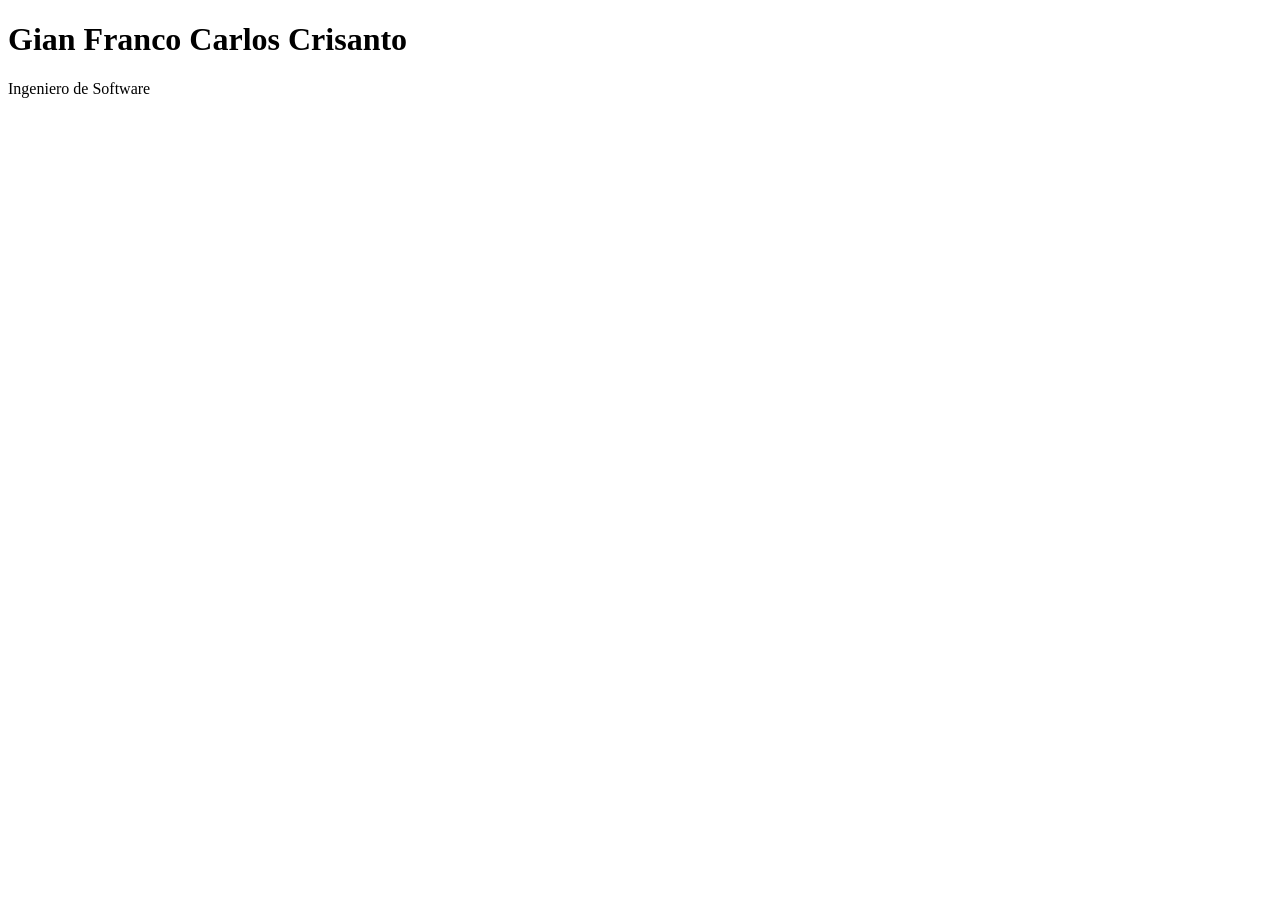
==== index.html @ b30ee22d "cambios y modifiacion de css" ====
<!DOCTYPE html>
<html lang="es">

<head>
    <meta charset="UTF-8">
    <meta name="viewport" content="width=device-width, initial-scale=1.0">
    <title>Gian Franco Carlos Crisanto</title>
    <meta name="description" content="Sitio web personal de Gian Franco Carlos Crisanto.">
</head>

<body>
<h1>Gian Franco Carlos Crisanto</h1>
<p>Ingeniero de Software</p>
</body>

</html>
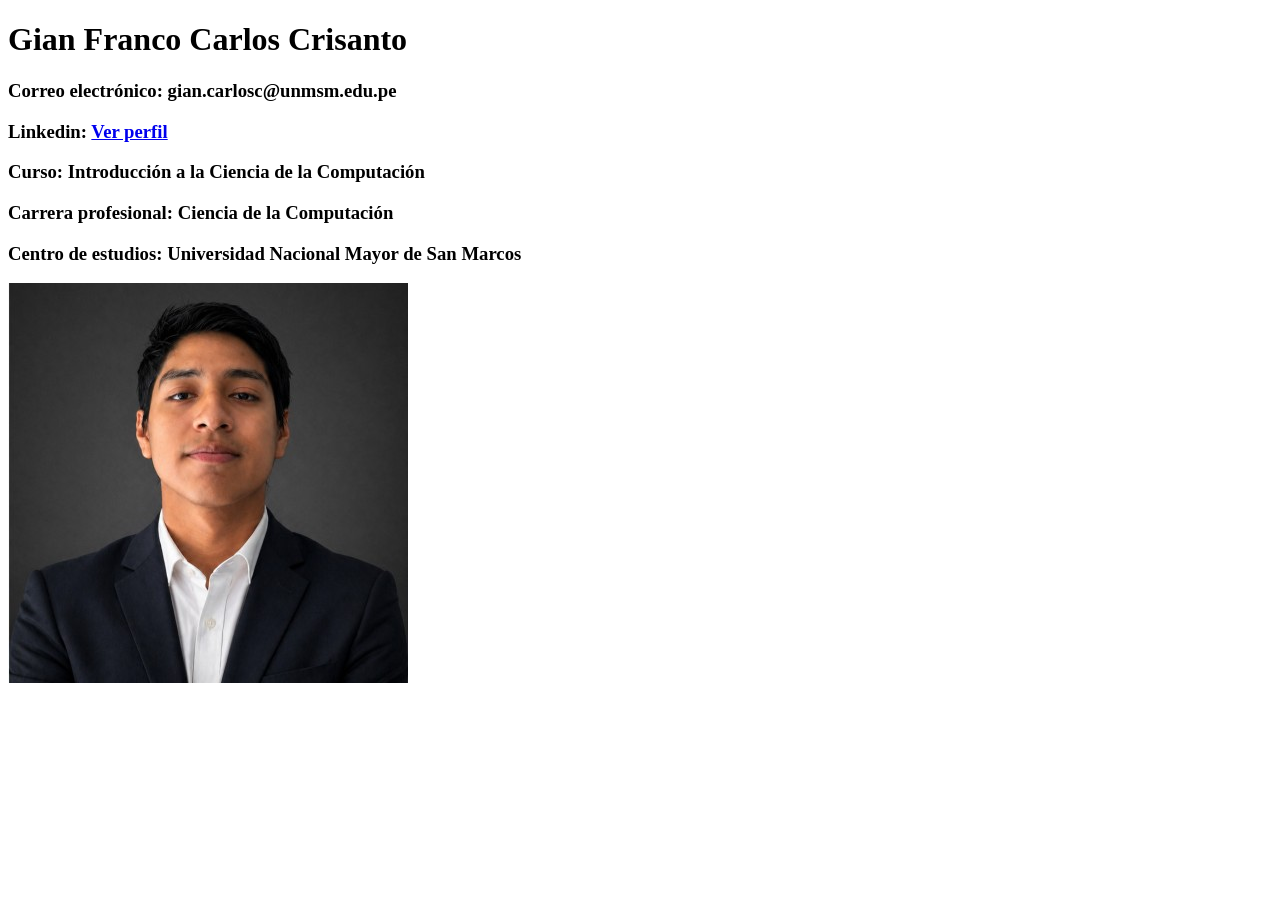
==== commit 213df65a: "mi progreso" ====
--- a/index.html
+++ b/index.html
@@ -9,8 +9,14 @@
 </head>
 
 <body>
-<h1>Gian Franco Carlos Crisanto</h1>
-<p>Ingeniero de Software</p>
+    <h1>Gian Franco Carlos Crisanto</h1>
+    <h3>Correo electrónico: gian.carlosc@unmsm.edu.pe</h3>
+    <h3>Linkedin: <a href="https://www.linkedin.com/in/gian-franco-carlos-crisanto-004124406/" target="_blank">Ver
+            perfil</a></h3>
+    <h3>Curso: Introducción a la Ciencia de la Computación</h3>
+    <h3>Carrera profesional: Ciencia de la Computación</h3>
+    <h3>Centro de estudios: Universidad Nacional Mayor de San Marcos</h3>
+    <img src="Linkedin.jpg" alt="Foto de Perfil">
 </body>
 
 </html>
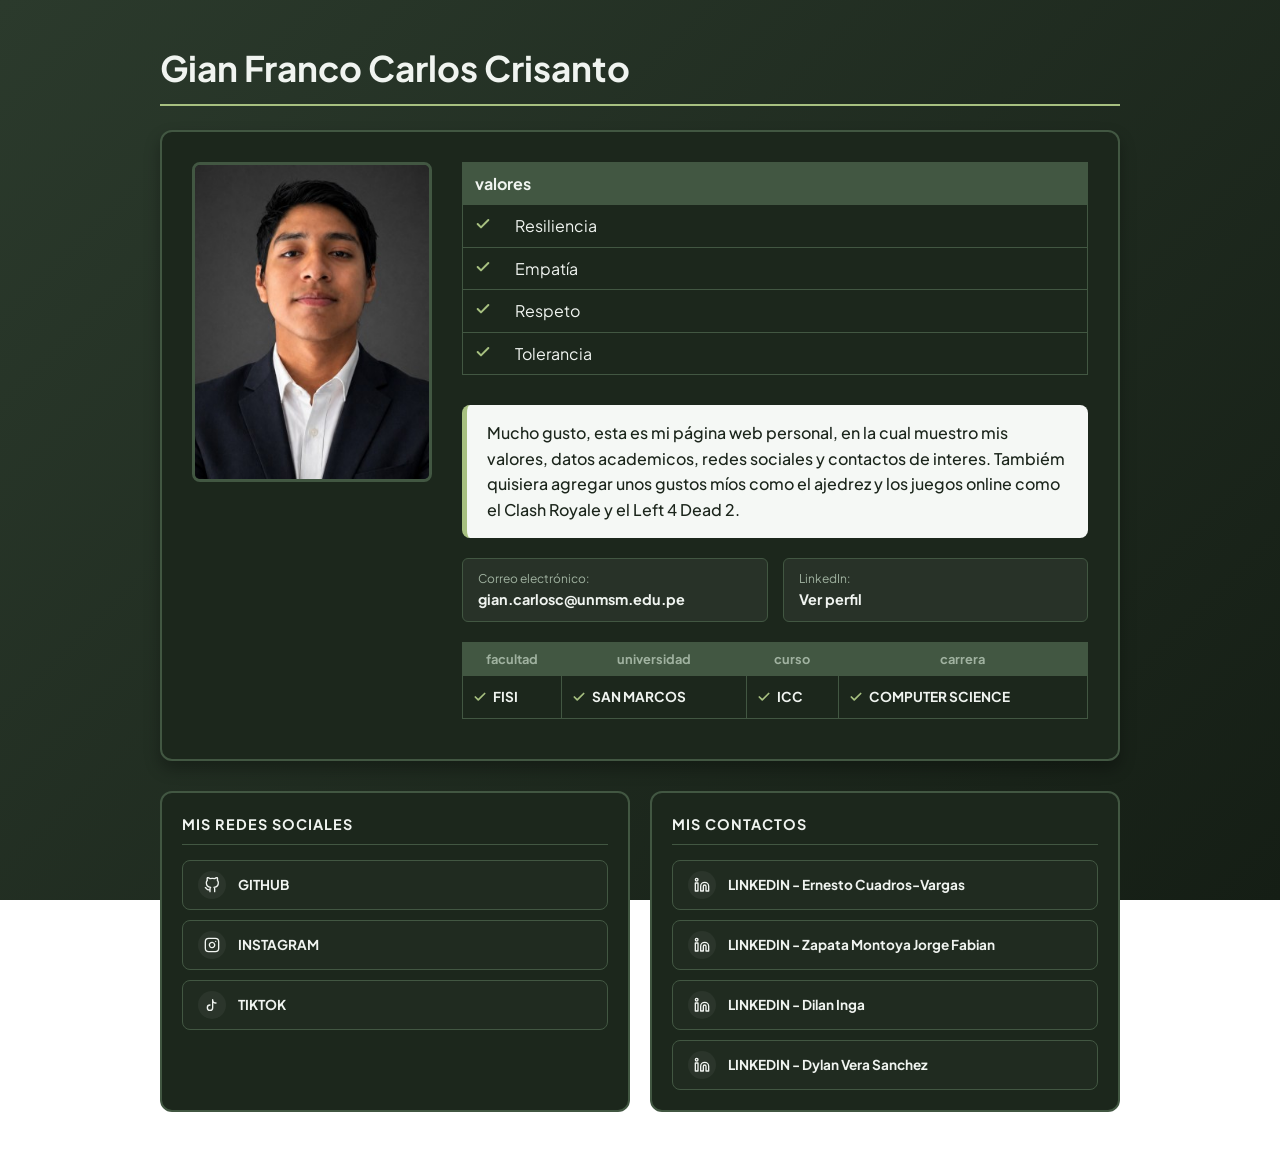
==== commit c1f96694: "Trabajo Final" ====
--- a/index.html
+++ b/index.html
@@ -4,19 +4,228 @@
 <head>
     <meta charset="UTF-8">
     <meta name="viewport" content="width=device-width, initial-scale=1.0">
-    <title>Gian Franco Carlos Crisanto</title>
-    <meta name="description" content="Sitio web personal de Gian Franco Carlos Crisanto.">
+    <title>Gian Franco Carlos Crisanto - Portafolio</title>
+    <meta name="description" content="Sitio web personal y portafolio de Gian Franco Carlos Crisanto, estudiante de Ciencia de la Computación en la UNMSM.">
+    
+    <!-- Google Fonts: Plus Jakarta Sans -->
+    <link rel="preconnect" href="https://fonts.googleapis.com">
+    <link rel="preconnect" href="https://fonts.gstatic.com" crossorigin>
+    <link href="https://fonts.googleapis.com/css2?family=Plus+Jakarta+Sans:wght@300;400;500;600;700;800&display=swap" rel="stylesheet">
+    
+    <link rel="stylesheet" href="style.css">
 </head>
 
 <body>
-    <h1>Gian Franco Carlos Crisanto</h1>
-    <h3>Correo electrónico: gian.carlosc@unmsm.edu.pe</h3>
-    <h3>Linkedin: <a href="https://www.linkedin.com/in/gian-franco-carlos-crisanto-004124406/" target="_blank">Ver
-            perfil</a></h3>
-    <h3>Curso: Introducción a la Ciencia de la Computación</h3>
-    <h3>Carrera profesional: Ciencia de la Computación</h3>
-    <h3>Centro de estudios: Universidad Nacional Mayor de San Marcos</h3>
-    <img src="Linkedin.jpg" alt="Foto de Perfil">
+    <main class="content-wrapper">
+        <!-- Título Principal -->
+        <h1 class="main-title">Gian Franco Carlos Crisanto</h1>
+
+        <!-- Contenedor Principal (Perfil) -->
+        <section class="profile-card">
+            <!-- Columna Izquierda: Foto de Perfil -->
+            <div class="profile-pic-container">
+                <img src="Linkedin.jpg" alt="Foto de perfil de Gian Franco Carlos Crisanto" class="profile-pic">
+            </div>
+
+            <!-- Columna Derecha: Información Principal -->
+            <div class="profile-details">
+                <!-- Tabla de Valores -->
+                <div class="table-container">
+                    <table class="aptitudes-table">
+                        <thead>
+                            <tr>
+                                <th colspan="2">valores</th>
+                            </tr>
+                        </thead>
+                        <tbody>
+                            <tr>
+                                <td class="check-col">
+                                    <svg class="icon-check" viewBox="0 0 24 24" fill="none" stroke="currentColor" stroke-width="3" stroke-linecap="round" stroke-linejoin="round">
+                                        <polyline points="20 6 9 17 4 12"></polyline>
+                                    </svg>
+                                </td>
+                                <td>Resiliencia</td>
+                            </tr>
+                            <tr>
+                                <td class="check-col">
+                                    <svg class="icon-check" viewBox="0 0 24 24" fill="none" stroke="currentColor" stroke-width="3" stroke-linecap="round" stroke-linejoin="round">
+                                        <polyline points="20 6 9 17 4 12"></polyline>
+                                    </svg>
+                                </td>
+                                <td>Empatía</td>
+                            </tr>
+                            <tr>
+                                <td class="check-col">
+                                    <svg class="icon-check" viewBox="0 0 24 24" fill="none" stroke="currentColor" stroke-width="3" stroke-linecap="round" stroke-linejoin="round">
+                                        <polyline points="20 6 9 17 4 12"></polyline>
+                                    </svg>
+                                </td>
+                                <td>Respeto</td>
+                            </tr>
+                            <tr>
+                                <td class="check-col">
+                                    <svg class="icon-check" viewBox="0 0 24 24" fill="none" stroke="currentColor" stroke-width="3" stroke-linecap="round" stroke-linejoin="round">
+                                        <polyline points="20 6 9 17 4 12"></polyline>
+                                    </svg>
+                                </td>
+                                <td>Tolerancia</td>
+                            </tr>
+                        </tbody>
+                    </table>
+                </div>
+
+                <!-- Cuadro de Biografía -->
+                <div class="bio-box">
+                    <p>Mucho gusto, esta es mi página web personal, en la cual muestro mis valores, datos academicos, redes sociales y contactos de interes. Tambiém quisiera agregar unos gustos míos como el ajedrez y los juegos online como el Clash Royale y el Left 4 Dead 2.</p>
+                </div>
+
+                <!-- Botones de Contacto Rápido -->
+                <div class="contact-actions">
+                    <a href="mailto:gian.carlosc@unmsm.edu.pe" class="btn-contact btn-email">
+                        <span>Correo electrónico:</span>
+                        <strong>gian.carlosc@unmsm.edu.pe</strong>
+                    </a>
+                    <a href="https://www.linkedin.com/in/gian-franco-carlos-crisanto-004124406/" target="_blank" rel="noopener noreferrer" class="btn-contact btn-linkedin">
+                        <span>LinkedIn:</span>
+                        <strong>Ver perfil</strong>
+                    </a>
+                </div>
+
+                <!-- Tabla de Datos Académicos (Facultad, Universidad, Curso, Carrera) -->
+                <div class="table-container">
+                    <table class="academic-table">
+                        <thead>
+                            <tr>
+                                <th>Facultad</th>
+                                <th>Universidad</th>
+                                <th>Curso</th>
+                                <th>Carrera</th>
+                            </tr>
+                        </thead>
+                        <tbody>
+                            <tr>
+                                <td>
+                                    <span class="check-inline">
+                                        <svg class="icon-check-inline" viewBox="0 0 24 24" fill="none" stroke="currentColor" stroke-width="3" stroke-linecap="round" stroke-linejoin="round">
+                                            <polyline points="20 6 9 17 4 12"></polyline>
+                                        </svg>
+                                        FISI
+                                    </span>
+                                </td>
+                                <td>
+                                    <span class="check-inline">
+                                        <svg class="icon-check-inline" viewBox="0 0 24 24" fill="none" stroke="currentColor" stroke-width="3" stroke-linecap="round" stroke-linejoin="round">
+                                            <polyline points="20 6 9 17 4 12"></polyline>
+                                        </svg>
+                                        SAN MARCOS
+                                    </span>
+                                </td>
+                                <td>
+                                    <span class="check-inline">
+                                        <svg class="icon-check-inline" viewBox="0 0 24 24" fill="none" stroke="currentColor" stroke-width="3" stroke-linecap="round" stroke-linejoin="round">
+                                            <polyline points="20 6 9 17 4 12"></polyline>
+                                        </svg>
+                                        ICC
+                                    </span>
+                                </td>
+                                <td>
+                                    <span class="check-inline">
+                                        <svg class="icon-check-inline" viewBox="0 0 24 24" fill="none" stroke="currentColor" stroke-width="3" stroke-linecap="round" stroke-linejoin="round">
+                                            <polyline points="20 6 9 17 4 12"></polyline>
+                                        </svg>
+                                        COMPUTER SCIENCE
+                                    </span>
+                                </td>
+                            </tr>
+                        </tbody>
+                    </table>
+                </div>
+            </div>
+        </section>
+
+        <!-- Bloques Inferiores (Redes Sociales y Mis Contactos) -->
+        <div class="bottom-grid">
+            <!-- Tarjeta: Mis Redes Sociales -->
+            <section class="bottom-card card-socials">
+                <h2>MIS REDES SOCIALES</h2>
+                <div class="social-links">
+                    <a href="https://github.com/gIAn-carlos100" target="_blank" rel="noopener noreferrer" class="social-link-item link-github">
+                        <span class="social-icon">
+                            <svg viewBox="0 0 24 24" fill="none" stroke="currentColor" stroke-width="2" stroke-linecap="round" stroke-linejoin="round">
+                                <path d="M9 19c-5 1.5-5-2.5-7-3m14 6v-3.87a3.37 3.37 0 0 0-.94-2.61c3.14-.35 6.44-1.54 6.44-7A5.44 5.44 0 0 0 20 4.77 5.07 5.07 0 0 0 19.91 1S18.73.65 16 2.48a13.38 13.38 0 0 0-7 0C6.27.65 5.09 1 5.09 1A5.07 5.07 0 0 0 5 4.77a5.44 5.44 0 0 0-1.5 3.78c0 5.42 3.3 6.61 6.44 7A3.37 3.37 0 0 0 9 18.13V22"></path>
+                            </svg>
+                        </span>
+                        <span class="social-label">GITHUB</span>
+                    </a>
+                    <a href="https://instagram.com" target="_blank" rel="noopener noreferrer" class="social-link-item link-instagram">
+                        <span class="social-icon">
+                            <svg viewBox="0 0 24 24" fill="none" stroke="currentColor" stroke-width="2" stroke-linecap="round" stroke-linejoin="round">
+                                <rect x="2" y="2" width="20" height="20" rx="5" ry="5"></rect>
+                                <path d="M16 11.37A4 4 0 1 1 12.63 8 4 4 0 0 1 16 11.37z"></path>
+                                <line x1="17.5" y1="6.5" x2="17.51" y2="6.5"></line>
+                            </svg>
+                        </span>
+                        <span class="social-label">INSTAGRAM</span>
+                    </a>
+                    <a href="https://tiktok.com" target="_blank" rel="noopener noreferrer" class="social-link-item link-tiktok">
+                        <span class="social-icon">
+                            <svg viewBox="0 0 24 24" fill="none" stroke="currentColor" stroke-width="2" stroke-linecap="round" stroke-linejoin="round">
+                                <path d="M9 12a4 4 0 1 0 4 4V4a5 5 0 0 0 5 5"></path>
+                            </svg>
+                        </span>
+                        <span class="social-label">TIKTOK</span>
+                    </a>
+                </div>
+            </section>
+
+            <!-- Tarjeta: Mis Contactos -->
+            <section class="bottom-card card-trust">
+                <h2>MIS CONTACTOS</h2>
+                <div class="trust-links">
+                    <a href="https://www.linkedin.com/in/ecuadrosv/" target="_blank" rel="noopener noreferrer" class="trust-link-item">
+                        <span class="trust-icon">
+                            <svg viewBox="0 0 24 24" fill="none" stroke="currentColor" stroke-width="2" stroke-linecap="round" stroke-linejoin="round">
+                                <path d="M16 8a6 6 0 0 1 6 6v7h-4v-7a2 2 0 0 0-2-2 2 2 0 0 0-2 2v7h-4v-7a6 6 0 0 1 6-6z"></path>
+                                <rect x="2" y="9" width="4" height="12"></rect>
+                                <circle cx="4" cy="4" r="2"></circle>
+                            </svg>
+                        </span>
+                        <span class="trust-label">LINKEDIN - Ernesto Cuadros-Vargas</span>
+                    </a>
+                    <a href="https://www.linkedin.com" target="_blank" rel="noopener noreferrer" class="trust-link-item">
+                        <span class="trust-icon">
+                            <svg viewBox="0 0 24 24" fill="none" stroke="currentColor" stroke-width="2" stroke-linecap="round" stroke-linejoin="round">
+                                <path d="M16 8a6 6 0 0 1 6 6v7h-4v-7a2 2 0 0 0-2-2 2 2 0 0 0-2 2v7h-4v-7a6 6 0 0 1 6-6z"></path>
+                                <rect x="2" y="9" width="4" height="12"></rect>
+                                <circle cx="4" cy="4" r="2"></circle>
+                            </svg>
+                        </span>
+                        <span class="trust-label">LINKEDIN - Zapata Montoya Jorge Fabian</span>
+                    </a>
+                    <a href="https://www.linkedin.com" target="_blank" rel="noopener noreferrer" class="trust-link-item">
+                        <span class="trust-icon">
+                            <svg viewBox="0 0 24 24" fill="none" stroke="currentColor" stroke-width="2" stroke-linecap="round" stroke-linejoin="round">
+                                <path d="M16 8a6 6 0 0 1 6 6v7h-4v-7a2 2 0 0 0-2-2 2 2 0 0 0-2 2v7h-4v-7a6 6 0 0 1 6-6z"></path>
+                                <rect x="2" y="9" width="4" height="12"></rect>
+                                <circle cx="4" cy="4" r="2"></circle>
+                            </svg>
+                        </span>
+                        <span class="trust-label">LINKEDIN - Dilan Inga</span>
+                    </a>
+                    <a href="https://www.linkedin.com" target="_blank" rel="noopener noreferrer" class="trust-link-item">
+                        <span class="trust-icon">
+                            <svg viewBox="0 0 24 24" fill="none" stroke="currentColor" stroke-width="2" stroke-linecap="round" stroke-linejoin="round">
+                                <path d="M16 8a6 6 0 0 1 6 6v7h-4v-7a2 2 0 0 0-2-2 2 2 0 0 0-2 2v7h-4v-7a6 6 0 0 1 6-6z"></path>
+                                <rect x="2" y="9" width="4" height="12"></rect>
+                                <circle cx="4" cy="4" r="2"></circle>
+                            </svg>
+                        </span>
+                        <span class="trust-label">LINKEDIN - Dylan Vera Sanchez</span>
+                    </a>
+                </div>
+            </section>
+        </div>
+    </main>
 </body>
 
 </html>
--- a/style.css
+++ b/style.css
@@ -0,0 +1,298 @@
+/* ==========================================================================
+   TEMA Y VARIABLES (Verde Musgo / Moss Green)
+   ========================================================================== */
+:root {
+    --bg-color: #2b3a2c;
+    --bg-gradient: linear-gradient(135deg, #2b3a2c 0%, #151e15 100%);
+    --card-bg: #1c271c;
+    --card-border: #425742;
+    --text-color: #f0f4f0;
+    --text-muted: #a0b2a0;
+    --accent-green: #a7c080;
+    --accent-green-bg: rgba(167, 192, 128, 0.1);
+    --accent-blue: #7daea3;
+    --bio-bg: #f5f8f5;
+    --bio-text: #1b251b;
+    --font-family: 'Plus Jakarta Sans', sans-serif;
+}
+
+/* ==========================================================================
+   ESTILOS GENERALES Y RESET
+   ========================================================================== */
+* {
+    box-sizing: border-box;
+    margin: 0;
+    padding: 0;
+}
+
+body {
+    font-family: var(--font-family);
+    background: var(--bg-gradient);
+    background-attachment: fixed;
+    color: var(--text-color);
+    padding: 40px 20px;
+    line-height: 1.6;
+}
+
+a {
+    color: inherit;
+    text-decoration: none;
+}
+
+/* ==========================================================================
+   ESTRUCTURA DE LA PÁGINA
+   ========================================================================== */
+.content-wrapper {
+    max-width: 960px;
+    margin: 0 auto;
+}
+
+.main-title {
+    font-size: 2.2rem;
+    margin-bottom: 24px;
+    color: var(--text-color);
+    text-align: left;
+    border-bottom: 2px solid var(--accent-green);
+    padding-bottom: 8px;
+}
+
+/* ==========================================================================
+   TARJETA DE PERFIL (CONTENEDOR PRINCIPAL)
+   ========================================================================== */
+.profile-card {
+    background: var(--card-bg);
+    border: 2px solid var(--card-border);
+    border-radius: 12px;
+    padding: 30px;
+    display: flex;
+    gap: 30px;
+    margin-bottom: 30px;
+    box-shadow: 0 8px 16px rgba(0, 0, 0, 0.3);
+}
+
+/* Foto de Perfil */
+.profile-pic-container {
+    flex-shrink: 0;
+}
+
+.profile-pic {
+    width: 240px;
+    height: 320px;
+    object-fit: cover;
+    border-radius: 8px;
+    border: 3px solid var(--card-border);
+}
+
+.profile-pic:hover {
+    border-color: var(--accent-green);
+}
+
+/* Detalles del Perfil */
+.profile-details {
+    flex-grow: 1;
+    display: flex;
+    flex-direction: column;
+    gap: 20px;
+}
+
+/* ==========================================================================
+   TABLAS Y BIOGRAFÍA
+   ========================================================================== */
+table {
+    width: 100%;
+    border-collapse: collapse;
+    margin-bottom: 10px;
+}
+
+.aptitudes-table {
+    border: 1px solid var(--card-border);
+}
+
+.aptitudes-table th {
+    background: var(--card-border);
+    color: var(--text-color);
+    padding: 8px 12px;
+    text-transform: lowercase;
+    text-align: left;
+}
+
+.aptitudes-table td {
+    padding: 8px 12px;
+    border-bottom: 1px solid var(--card-border);
+}
+
+.check-col {
+    width: 35px;
+    text-align: center;
+}
+
+.icon-check {
+    width: 16px;
+    height: 16px;
+    color: var(--accent-green);
+}
+
+/* Cuadro de Biografía */
+.bio-box {
+    background: var(--bio-bg);
+    color: var(--bio-text);
+    padding: 15px 20px;
+    border-radius: 8px;
+    border-left: 5px solid var(--accent-green);
+    font-weight: 500;
+}
+
+/* ==========================================================================
+   BOTONES DE CONTACTO
+   ========================================================================== */
+.contact-actions {
+    display: flex;
+    gap: 15px;
+}
+
+.btn-contact {
+    flex: 1;
+    background: rgba(255, 255, 255, 0.05);
+    border: 1px solid var(--card-border);
+    border-radius: 6px;
+    padding: 10px 15px;
+    display: flex;
+    flex-direction: column;
+    transition: all 0.2s ease;
+}
+
+.btn-contact span {
+    font-size: 0.75rem;
+    color: var(--text-muted);
+}
+
+.btn-contact strong {
+    font-size: 0.9rem;
+}
+
+.btn-contact:hover {
+    background: rgba(255, 255, 255, 0.1);
+    border-color: var(--accent-green);
+    transform: translateY(-2px);
+}
+
+/* Tabla Académica */
+.academic-table {
+    border: 1px solid var(--card-border);
+}
+
+.academic-table th {
+    background: var(--card-border);
+    color: var(--text-muted);
+    padding: 6px 10px;
+    font-size: 0.8rem;
+    text-transform: lowercase;
+}
+
+.academic-table td {
+    padding: 10px;
+    font-size: 0.85rem;
+    font-weight: bold;
+    border: 1px solid var(--card-border);
+}
+
+.check-inline {
+    display: flex;
+    align-items: center;
+    gap: 6px;
+}
+
+.icon-check-inline {
+    width: 14px;
+    height: 14px;
+    color: var(--accent-green);
+}
+
+/* ==========================================================================
+   BLOQUES DE REDES SOCIALES Y CONTACTOS
+   ========================================================================== */
+.bottom-grid {
+    display: grid;
+    grid-template-columns: 1fr 1fr;
+    gap: 20px;
+}
+
+.bottom-card {
+    background: var(--card-bg);
+    border: 2px solid var(--card-border);
+    border-radius: 12px;
+    padding: 20px;
+}
+
+.bottom-card h2 {
+    font-size: 0.9rem;
+    margin-bottom: 15px;
+    border-bottom: 1px solid var(--card-border);
+    padding-bottom: 8px;
+    letter-spacing: 1px;
+}
+
+.social-links, .trust-links {
+    display: flex;
+    flex-direction: column;
+    gap: 10px;
+}
+
+.social-link-item, .trust-link-item {
+    display: flex;
+    align-items: center;
+    gap: 12px;
+    padding: 10px 15px;
+    background: rgba(255, 255, 255, 0.02);
+    border: 1px solid var(--card-border);
+    border-radius: 8px;
+    font-size: 0.85rem;
+    font-weight: bold;
+    transition: all 0.2s ease;
+}
+
+.social-icon, .trust-icon {
+    width: 28px;
+    height: 28px;
+    display: flex;
+    align-items: center;
+    justify-content: center;
+    background: rgba(255, 255, 255, 0.05);
+    border-radius: 50%;
+}
+
+.social-icon svg, .trust-icon svg {
+    width: 16px;
+    height: 16px;
+}
+
+/* Hover effects */
+.social-link-item:hover, .trust-link-item:hover {
+    background: rgba(255, 255, 255, 0.08);
+    transform: translateX(4px);
+}
+
+.link-github:hover { border-color: #fff; }
+.link-instagram:hover { border-color: #e1306c; }
+.link-tiktok:hover { border-color: #ff0050; }
+.trust-link-item:hover { border-color: var(--accent-blue); }
+
+/* ==========================================================================
+   RESPONSIVE DESIGN (MEDIA QUERIES)
+   ========================================================================= */
+@media (max-width: 768px) {
+    .profile-card {
+        flex-direction: column;
+        align-items: center;
+    }
+    .profile-pic {
+        width: 200px;
+        height: 260px;
+    }
+    .bottom-grid {
+        grid-template-columns: 1fr;
+    }
+    .contact-actions {
+        flex-direction: column;
+    }
+}
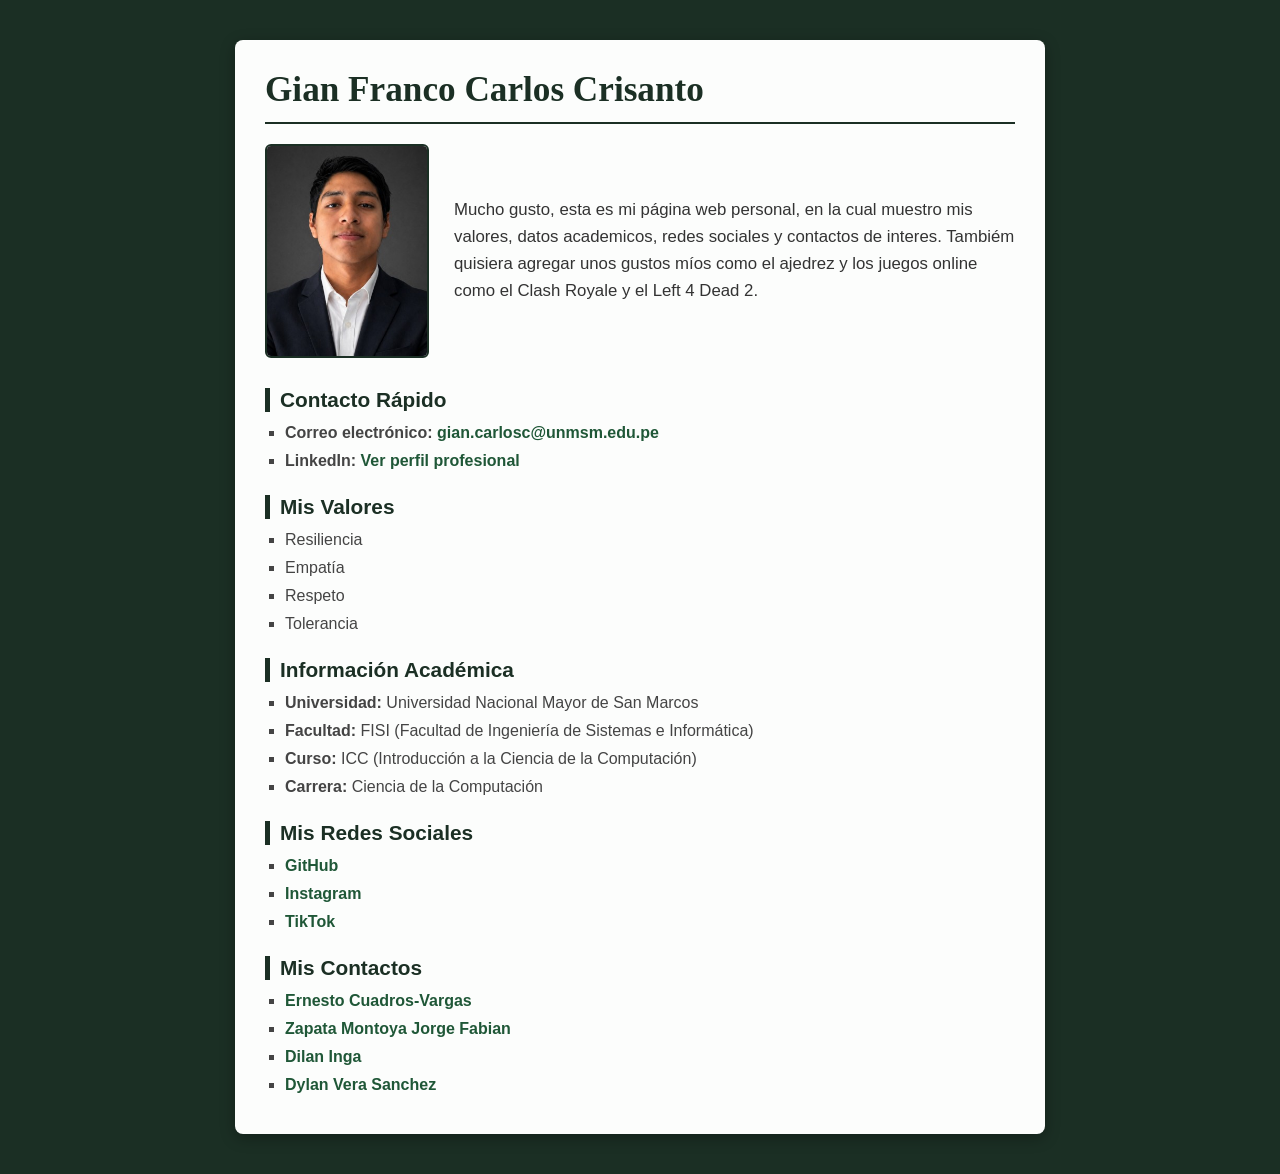
==== commit f89bcdde: "Optimización de código" ====
--- a/index.html
+++ b/index.html
@@ -1,231 +1,81 @@
 <!DOCTYPE html>
 <html lang="es">
-
 <head>
     <meta charset="UTF-8">
     <meta name="viewport" content="width=device-width, initial-scale=1.0">
     <title>Gian Franco Carlos Crisanto - Portafolio</title>
-    <meta name="description" content="Sitio web personal y portafolio de Gian Franco Carlos Crisanto, estudiante de Ciencia de la Computación en la UNMSM.">
-    
-    <!-- Google Fonts: Plus Jakarta Sans -->
-    <link rel="preconnect" href="https://fonts.googleapis.com">
-    <link rel="preconnect" href="https://fonts.gstatic.com" crossorigin>
-    <link href="https://fonts.googleapis.com/css2?family=Plus+Jakarta+Sans:wght@300;400;500;600;700;800&display=swap" rel="stylesheet">
-    
+    <!-- Vinculo al archivo de estilos -->
     <link rel="stylesheet" href="style.css">
 </head>
+<body>
 
-<body>
-    <main class="content-wrapper">
-        <!-- Título Principal -->
-        <h1 class="main-title">Gian Franco Carlos Crisanto</h1>
-
-        <!-- Contenedor Principal (Perfil) -->
-        <section class="profile-card">
-            <!-- Columna Izquierda: Foto de Perfil -->
-            <div class="profile-pic-container">
-                <img src="Linkedin.jpg" alt="Foto de perfil de Gian Franco Carlos Crisanto" class="profile-pic">
-            </div>
-
-            <!-- Columna Derecha: Información Principal -->
-            <div class="profile-details">
-                <!-- Tabla de Valores -->
-                <div class="table-container">
-                    <table class="aptitudes-table">
-                        <thead>
-                            <tr>
-                                <th colspan="2">valores</th>
-                            </tr>
-                        </thead>
-                        <tbody>
-                            <tr>
-                                <td class="check-col">
-                                    <svg class="icon-check" viewBox="0 0 24 24" fill="none" stroke="currentColor" stroke-width="3" stroke-linecap="round" stroke-linejoin="round">
-                                        <polyline points="20 6 9 17 4 12"></polyline>
-                                    </svg>
-                                </td>
-                                <td>Resiliencia</td>
-                            </tr>
-                            <tr>
-                                <td class="check-col">
-                                    <svg class="icon-check" viewBox="0 0 24 24" fill="none" stroke="currentColor" stroke-width="3" stroke-linecap="round" stroke-linejoin="round">
-                                        <polyline points="20 6 9 17 4 12"></polyline>
-                                    </svg>
-                                </td>
-                                <td>Empatía</td>
-                            </tr>
-                            <tr>
-                                <td class="check-col">
-                                    <svg class="icon-check" viewBox="0 0 24 24" fill="none" stroke="currentColor" stroke-width="3" stroke-linecap="round" stroke-linejoin="round">
-                                        <polyline points="20 6 9 17 4 12"></polyline>
-                                    </svg>
-                                </td>
-                                <td>Respeto</td>
-                            </tr>
-                            <tr>
-                                <td class="check-col">
-                                    <svg class="icon-check" viewBox="0 0 24 24" fill="none" stroke="currentColor" stroke-width="3" stroke-linecap="round" stroke-linejoin="round">
-                                        <polyline points="20 6 9 17 4 12"></polyline>
-                                    </svg>
-                                </td>
-                                <td>Tolerancia</td>
-                            </tr>
-                        </tbody>
-                    </table>
-                </div>
-
-                <!-- Cuadro de Biografía -->
-                <div class="bio-box">
-                    <p>Mucho gusto, esta es mi página web personal, en la cual muestro mis valores, datos academicos, redes sociales y contactos de interes. Tambiém quisiera agregar unos gustos míos como el ajedrez y los juegos online como el Clash Royale y el Left 4 Dead 2.</p>
-                </div>
-
-                <!-- Botones de Contacto Rápido -->
-                <div class="contact-actions">
-                    <a href="mailto:gian.carlosc@unmsm.edu.pe" class="btn-contact btn-email">
-                        <span>Correo electrónico:</span>
-                        <strong>gian.carlosc@unmsm.edu.pe</strong>
-                    </a>
-                    <a href="https://www.linkedin.com/in/gian-franco-carlos-crisanto-004124406/" target="_blank" rel="noopener noreferrer" class="btn-contact btn-linkedin">
-                        <span>LinkedIn:</span>
-                        <strong>Ver perfil</strong>
-                    </a>
-                </div>
-
-                <!-- Tabla de Datos Académicos (Facultad, Universidad, Curso, Carrera) -->
-                <div class="table-container">
-                    <table class="academic-table">
-                        <thead>
-                            <tr>
-                                <th>Facultad</th>
-                                <th>Universidad</th>
-                                <th>Curso</th>
-                                <th>Carrera</th>
-                            </tr>
-                        </thead>
-                        <tbody>
-                            <tr>
-                                <td>
-                                    <span class="check-inline">
-                                        <svg class="icon-check-inline" viewBox="0 0 24 24" fill="none" stroke="currentColor" stroke-width="3" stroke-linecap="round" stroke-linejoin="round">
-                                            <polyline points="20 6 9 17 4 12"></polyline>
-                                        </svg>
-                                        FISI
-                                    </span>
-                                </td>
-                                <td>
-                                    <span class="check-inline">
-                                        <svg class="icon-check-inline" viewBox="0 0 24 24" fill="none" stroke="currentColor" stroke-width="3" stroke-linecap="round" stroke-linejoin="round">
-                                            <polyline points="20 6 9 17 4 12"></polyline>
-                                        </svg>
-                                        SAN MARCOS
-                                    </span>
-                                </td>
-                                <td>
-                                    <span class="check-inline">
-                                        <svg class="icon-check-inline" viewBox="0 0 24 24" fill="none" stroke="currentColor" stroke-width="3" stroke-linecap="round" stroke-linejoin="round">
-                                            <polyline points="20 6 9 17 4 12"></polyline>
-                                        </svg>
-                                        ICC
-                                    </span>
-                                </td>
-                                <td>
-                                    <span class="check-inline">
-                                        <svg class="icon-check-inline" viewBox="0 0 24 24" fill="none" stroke="currentColor" stroke-width="3" stroke-linecap="round" stroke-linejoin="round">
-                                            <polyline points="20 6 9 17 4 12"></polyline>
-                                        </svg>
-                                        COMPUTER SCIENCE
-                                    </span>
-                                </td>
-                            </tr>
-                        </tbody>
-                    </table>
-                </div>
+    <!-- Tarjeta principal con toda mi info -->
+    <main class="tarjeta-principal">
+        
+        <!-- Nombre de la pagina -->
+        <h1 class="titulo-nombre">Gian Franco Carlos Crisanto</h1>
+        
+        <!-- Foto de perfil y parrafo de bienvenida -->
+        <section class="seccion-perfil">
+            <img src="Linkedin.jpg" alt="Mi foto de perfil" class="foto-perfil">
+            <div class="bio-texto">
+                <p>Mucho gusto, esta es mi página web personal, en la cual muestro mis valores, datos academicos, redes sociales y contactos de interes. Tambiém quisiera agregar unos gustos míos como el ajedrez y los juegos online como el Clash Royale y el Left 4 Dead 2.</p>
             </div>
         </section>
 
-        <!-- Bloques Inferiores (Redes Sociales y Mis Contactos) -->
-        <div class="bottom-grid">
-            <!-- Tarjeta: Mis Redes Sociales -->
-            <section class="bottom-card card-socials">
-                <h2>MIS REDES SOCIALES</h2>
-                <div class="social-links">
-                    <a href="https://github.com/gIAn-carlos100" target="_blank" rel="noopener noreferrer" class="social-link-item link-github">
-                        <span class="social-icon">
-                            <svg viewBox="0 0 24 24" fill="none" stroke="currentColor" stroke-width="2" stroke-linecap="round" stroke-linejoin="round">
-                                <path d="M9 19c-5 1.5-5-2.5-7-3m14 6v-3.87a3.37 3.37 0 0 0-.94-2.61c3.14-.35 6.44-1.54 6.44-7A5.44 5.44 0 0 0 20 4.77 5.07 5.07 0 0 0 19.91 1S18.73.65 16 2.48a13.38 13.38 0 0 0-7 0C6.27.65 5.09 1 5.09 1A5.07 5.07 0 0 0 5 4.77a5.44 5.44 0 0 0-1.5 3.78c0 5.42 3.3 6.61 6.44 7A3.37 3.37 0 0 0 9 18.13V22"></path>
-                            </svg>
-                        </span>
-                        <span class="social-label">GITHUB</span>
-                    </a>
-                    <a href="https://instagram.com" target="_blank" rel="noopener noreferrer" class="social-link-item link-instagram">
-                        <span class="social-icon">
-                            <svg viewBox="0 0 24 24" fill="none" stroke="currentColor" stroke-width="2" stroke-linecap="round" stroke-linejoin="round">
-                                <rect x="2" y="2" width="20" height="20" rx="5" ry="5"></rect>
-                                <path d="M16 11.37A4 4 0 1 1 12.63 8 4 4 0 0 1 16 11.37z"></path>
-                                <line x1="17.5" y1="6.5" x2="17.51" y2="6.5"></line>
-                            </svg>
-                        </span>
-                        <span class="social-label">INSTAGRAM</span>
-                    </a>
-                    <a href="https://tiktok.com" target="_blank" rel="noopener noreferrer" class="social-link-item link-tiktok">
-                        <span class="social-icon">
-                            <svg viewBox="0 0 24 24" fill="none" stroke="currentColor" stroke-width="2" stroke-linecap="round" stroke-linejoin="round">
-                                <path d="M9 12a4 4 0 1 0 4 4V4a5 5 0 0 0 5 5"></path>
-                            </svg>
-                        </span>
-                        <span class="social-label">TIKTOK</span>
-                    </a>
-                </div>
-            </section>
+        <!-- Informacion de contacto directo -->
+        <section class="seccion-info">
+            <h2>Contacto Rápido</h2>
+            <ul>
+                <li><strong>Correo electrónico:</strong> <a href="mailto:gian.carlosc@unmsm.edu.pe">gian.carlosc@unmsm.edu.pe</a></li>
+                <li><strong>LinkedIn:</strong> <a href="https://www.linkedin.com/in/gian-franco-carlos-crisanto-004124406/" target="_blank">Ver perfil profesional</a></li>
+            </ul>
+        </section>
 
-            <!-- Tarjeta: Mis Contactos -->
-            <section class="bottom-card card-trust">
-                <h2>MIS CONTACTOS</h2>
-                <div class="trust-links">
-                    <a href="https://www.linkedin.com/in/ecuadrosv/" target="_blank" rel="noopener noreferrer" class="trust-link-item">
-                        <span class="trust-icon">
-                            <svg viewBox="0 0 24 24" fill="none" stroke="currentColor" stroke-width="2" stroke-linecap="round" stroke-linejoin="round">
-                                <path d="M16 8a6 6 0 0 1 6 6v7h-4v-7a2 2 0 0 0-2-2 2 2 0 0 0-2 2v7h-4v-7a6 6 0 0 1 6-6z"></path>
-                                <rect x="2" y="9" width="4" height="12"></rect>
-                                <circle cx="4" cy="4" r="2"></circle>
-                            </svg>
-                        </span>
-                        <span class="trust-label">LINKEDIN - Ernesto Cuadros-Vargas</span>
-                    </a>
-                    <a href="https://www.linkedin.com" target="_blank" rel="noopener noreferrer" class="trust-link-item">
-                        <span class="trust-icon">
-                            <svg viewBox="0 0 24 24" fill="none" stroke="currentColor" stroke-width="2" stroke-linecap="round" stroke-linejoin="round">
-                                <path d="M16 8a6 6 0 0 1 6 6v7h-4v-7a2 2 0 0 0-2-2 2 2 0 0 0-2 2v7h-4v-7a6 6 0 0 1 6-6z"></path>
-                                <rect x="2" y="9" width="4" height="12"></rect>
-                                <circle cx="4" cy="4" r="2"></circle>
-                            </svg>
-                        </span>
-                        <span class="trust-label">LINKEDIN - Zapata Montoya Jorge Fabian</span>
-                    </a>
-                    <a href="https://www.linkedin.com" target="_blank" rel="noopener noreferrer" class="trust-link-item">
-                        <span class="trust-icon">
-                            <svg viewBox="0 0 24 24" fill="none" stroke="currentColor" stroke-width="2" stroke-linecap="round" stroke-linejoin="round">
-                                <path d="M16 8a6 6 0 0 1 6 6v7h-4v-7a2 2 0 0 0-2-2 2 2 0 0 0-2 2v7h-4v-7a6 6 0 0 1 6-6z"></path>
-                                <rect x="2" y="9" width="4" height="12"></rect>
-                                <circle cx="4" cy="4" r="2"></circle>
-                            </svg>
-                        </span>
-                        <span class="trust-label">LINKEDIN - Dilan Inga</span>
-                    </a>
-                    <a href="https://www.linkedin.com" target="_blank" rel="noopener noreferrer" class="trust-link-item">
-                        <span class="trust-icon">
-                            <svg viewBox="0 0 24 24" fill="none" stroke="currentColor" stroke-width="2" stroke-linecap="round" stroke-linejoin="round">
-                                <path d="M16 8a6 6 0 0 1 6 6v7h-4v-7a2 2 0 0 0-2-2 2 2 0 0 0-2 2v7h-4v-7a6 6 0 0 1 6-6z"></path>
-                                <rect x="2" y="9" width="4" height="12"></rect>
-                                <circle cx="4" cy="4" r="2"></circle>
-                            </svg>
-                        </span>
-                        <span class="trust-label">LINKEDIN - Dylan Vera Sanchez</span>
-                    </a>
-                </div>
-            </section>
-        </div>
+        <!-- Mis valores personales -->
+        <section class="seccion-info">
+            <h2>Mis Valores</h2>
+            <ul>
+                <li>Resiliencia</li>
+                <li>Empatía</li>
+                <li>Respeto</li>
+                <li>Tolerancia</li>
+            </ul>
+        </section>
+
+        <!-- Detalles de la universidad y facultad -->
+        <section class="seccion-info">
+            <h2>Información Académica</h2>
+            <ul>
+                <li><strong>Universidad:</strong> Universidad Nacional Mayor de San Marcos</li>
+                <li><strong>Facultad:</strong> FISI (Facultad de Ingeniería de Sistemas e Informática)</li>
+                <li><strong>Curso:</strong> ICC (Introducción a la Ciencia de la Computación)</li>
+                <li><strong>Carrera:</strong> Ciencia de la Computación</li>
+            </ul>
+        </section>
+
+        <!-- Enlaces a mis redes -->
+        <section class="seccion-info">
+            <h2>Mis Redes Sociales</h2>
+            <ul>
+                <li><a href="https://github.com/gIAn-carlos100" target="_blank">GitHub</a></li>
+                <li><a href="https://www.instagram.com/cr4los_gf/" target="_blank">Instagram</a></li>
+                <li><a href="https://tiktok.com" target="_blank">TikTok</a></li>
+            </ul>
+        </section>
+
+        <!-- Personas de contacto o recomendadas -->
+        <section class="seccion-info">
+            <h2>Mis Contactos</h2>
+            <ul>
+                <li><a href="https://www.linkedin.com/in/ecuadrosv/" target="_blank">Ernesto Cuadros-Vargas</a></li>
+                <li><a href="https://www.linkedin.com" target="_blank">Zapata Montoya Jorge Fabian</a></li>
+                <li><a href="https://www.linkedin.com" target="_blank">Dilan Inga</a></li>
+                <li><a href="https://www.linkedin.com" target="_blank">Dylan Vera Sanchez</a></li>
+            </ul>
+        </section>
+
     </main>
+
 </body>
-
 </html>
--- a/style.css
+++ b/style.css
@@ -1,298 +1,107 @@
-/* ==========================================================================
-   TEMA Y VARIABLES (Verde Musgo / Moss Green)
-   ========================================================================== */
-:root {
-    --bg-color: #2b3a2c;
-    --bg-gradient: linear-gradient(135deg, #2b3a2c 0%, #151e15 100%);
-    --card-bg: #1c271c;
-    --card-border: #425742;
-    --text-color: #f0f4f0;
-    --text-muted: #a0b2a0;
-    --accent-green: #a7c080;
-    --accent-green-bg: rgba(167, 192, 128, 0.1);
-    --accent-blue: #7daea3;
-    --bio-bg: #f5f8f5;
-    --bio-text: #1b251b;
-    --font-family: 'Plus Jakarta Sans', sans-serif;
+/* Color de fondo oscuro y tipo de letra */
+body {
+    background-color: #1b2f24; /* Verde oscuro de fondo */
+    font-family: Arial, Helvetica, sans-serif;
+    margin: 0;
+    padding: 40px 20px;
+    display: flex;
+    justify-content: center;
 }
 
-/* ==========================================================================
-   ESTILOS GENERALES Y RESET
-   ========================================================================== */
-* {
-    box-sizing: border-box;
-    margin: 0;
-    padding: 0;
+/* Tarjeta blanca en el centro */
+.tarjeta-principal {
+    background-color: #fcfdfc;
+    max-width: 750px;
+    width: 100%;
+    padding: 30px;
+    border-radius: 8px;
+    box-shadow: 0 4px 15px rgba(0, 0, 0, 0.3);
 }
 
-body {
-    font-family: var(--font-family);
-    background: var(--bg-gradient);
-    background-attachment: fixed;
-    color: var(--text-color);
-    padding: 40px 20px;
-    line-height: 1.6;
+/* Titulo principal con tipografia clásica */
+.titulo-nombre {
+    color: #1b2f24;
+    font-family: 'Georgia', serif;
+    font-size: 2.2rem;
+    margin-top: 0;
+    margin-bottom: 20px;
+    border-bottom: 2px solid #1b2f24;
+    padding-bottom: 12px;
 }
 
-a {
-    color: inherit;
-    text-decoration: none;
+/* Distribucion de foto y texto */
+.seccion-perfil {
+    display: flex;
+    align-items: center;
+    gap: 25px;
+    margin-bottom: 30px;
 }
 
-/* ==========================================================================
-   ESTRUCTURA DE LA PÁGINA
-   ========================================================================== */
-.content-wrapper {
-    max-width: 960px;
-    margin: 0 auto;
+/* Foto de perfil */
+.foto-perfil {
+    width: 160px;
+    height: 210px;
+    object-fit: cover;
+    border-radius: 6px;
+    border: 2px solid #1b2f24;
 }
 
-.main-title {
-    font-size: 2.2rem;
-    margin-bottom: 24px;
-    color: var(--text-color);
-    text-align: left;
-    border-bottom: 2px solid var(--accent-green);
-    padding-bottom: 8px;
+/* Texto de la biografia */
+.bio-texto {
+    font-size: 1.05rem;
+    line-height: 1.6;
+    color: #333;
 }
 
-/* ==========================================================================
-   TARJETA DE PERFIL (CONTENEDOR PRINCIPAL)
-   ========================================================================== */
-.profile-card {
-    background: var(--card-bg);
-    border: 2px solid var(--card-border);
-    border-radius: 12px;
-    padding: 30px;
-    display: flex;
-    gap: 30px;
-    margin-bottom: 30px;
-    box-shadow: 0 8px 16px rgba(0, 0, 0, 0.3);
+/* Titulos de cada seccion de informacion */
+.seccion-info h2 {
+    color: #1b2f24;
+    font-family: Arial, sans-serif;
+    font-size: 1.3rem;
+    margin-top: 25px;
+    margin-bottom: 12px;
+    border-left: 5px solid #1b2f24;
+    padding-left: 10px;
 }
 
-/* Foto de Perfil */
-.profile-pic-container {
-    flex-shrink: 0;
+/* Listas con viñetas */
+.seccion-info ul {
+    list-style-type: square;
+    padding-left: 20px;
+    margin: 0;
 }
 
-.profile-pic {
-    width: 240px;
-    height: 320px;
-    object-fit: cover;
-    border-radius: 8px;
-    border: 3px solid var(--card-border);
+.seccion-info li {
+    margin-bottom: 10px;
+    font-size: 1rem;
+    color: #444;
 }
 
-.profile-pic:hover {
-    border-color: var(--accent-green);
+/* Enlaces */
+.seccion-info a {
+    color: #1f5737;
+    text-decoration: none;
+    font-weight: bold;
 }
 
-/* Detalles del Perfil */
-.profile-details {
-    flex-grow: 1;
-    display: flex;
-    flex-direction: column;
-    gap: 20px;
+.seccion-info a:hover {
+    text-decoration: underline;
 }
 
-/* ==========================================================================
-   TABLAS Y BIOGRAFÍA
-   ========================================================================== */
-table {
-    width: 100%;
-    border-collapse: collapse;
-    margin-bottom: 10px;
-}
+/* Adaptabilidad para pantallas de celular */
+@media (max-width: 650px) {
+    body {
+        padding: 15px;
+    }
 
-.aptitudes-table {
-    border: 1px solid var(--card-border);
-}
+    .seccion-perfil {
+        flex-direction: column;
+        text-align: center;
+    }
 
-.aptitudes-table th {
-    background: var(--card-border);
-    color: var(--text-color);
-    padding: 8px 12px;
-    text-transform: lowercase;
-    text-align: left;
-}
-
-.aptitudes-table td {
-    padding: 8px 12px;
-    border-bottom: 1px solid var(--card-border);
-}
-
-.check-col {
-    width: 35px;
-    text-align: center;
-}
-
-.icon-check {
-    width: 16px;
-    height: 16px;
-    color: var(--accent-green);
-}
-
-/* Cuadro de Biografía */
-.bio-box {
-    background: var(--bio-bg);
-    color: var(--bio-text);
-    padding: 15px 20px;
-    border-radius: 8px;
-    border-left: 5px solid var(--accent-green);
-    font-weight: 500;
-}
-
-/* ==========================================================================
-   BOTONES DE CONTACTO
-   ========================================================================== */
-.contact-actions {
-    display: flex;
-    gap: 15px;
-}
-
-.btn-contact {
-    flex: 1;
-    background: rgba(255, 255, 255, 0.05);
-    border: 1px solid var(--card-border);
-    border-radius: 6px;
-    padding: 10px 15px;
-    display: flex;
-    flex-direction: column;
-    transition: all 0.2s ease;
-}
-
-.btn-contact span {
-    font-size: 0.75rem;
-    color: var(--text-muted);
-}
-
-.btn-contact strong {
-    font-size: 0.9rem;
-}
-
-.btn-contact:hover {
-    background: rgba(255, 255, 255, 0.1);
-    border-color: var(--accent-green);
-    transform: translateY(-2px);
-}
-
-/* Tabla Académica */
-.academic-table {
-    border: 1px solid var(--card-border);
-}
-
-.academic-table th {
-    background: var(--card-border);
-    color: var(--text-muted);
-    padding: 6px 10px;
-    font-size: 0.8rem;
-    text-transform: lowercase;
-}
-
-.academic-table td {
-    padding: 10px;
-    font-size: 0.85rem;
-    font-weight: bold;
-    border: 1px solid var(--card-border);
-}
-
-.check-inline {
-    display: flex;
-    align-items: center;
-    gap: 6px;
-}
-
-.icon-check-inline {
-    width: 14px;
-    height: 14px;
-    color: var(--accent-green);
-}
-
-/* ==========================================================================
-   BLOQUES DE REDES SOCIALES Y CONTACTOS
-   ========================================================================== */
-.bottom-grid {
-    display: grid;
-    grid-template-columns: 1fr 1fr;
-    gap: 20px;
-}
-
-.bottom-card {
-    background: var(--card-bg);
-    border: 2px solid var(--card-border);
-    border-radius: 12px;
-    padding: 20px;
-}
-
-.bottom-card h2 {
-    font-size: 0.9rem;
-    margin-bottom: 15px;
-    border-bottom: 1px solid var(--card-border);
-    padding-bottom: 8px;
-    letter-spacing: 1px;
-}
-
-.social-links, .trust-links {
-    display: flex;
-    flex-direction: column;
-    gap: 10px;
-}
-
-.social-link-item, .trust-link-item {
-    display: flex;
-    align-items: center;
-    gap: 12px;
-    padding: 10px 15px;
-    background: rgba(255, 255, 255, 0.02);
-    border: 1px solid var(--card-border);
-    border-radius: 8px;
-    font-size: 0.85rem;
-    font-weight: bold;
-    transition: all 0.2s ease;
-}
-
-.social-icon, .trust-icon {
-    width: 28px;
-    height: 28px;
-    display: flex;
-    align-items: center;
-    justify-content: center;
-    background: rgba(255, 255, 255, 0.05);
-    border-radius: 50%;
-}
-
-.social-icon svg, .trust-icon svg {
-    width: 16px;
-    height: 16px;
-}
-
-/* Hover effects */
-.social-link-item:hover, .trust-link-item:hover {
-    background: rgba(255, 255, 255, 0.08);
-    transform: translateX(4px);
-}
-
-.link-github:hover { border-color: #fff; }
-.link-instagram:hover { border-color: #e1306c; }
-.link-tiktok:hover { border-color: #ff0050; }
-.trust-link-item:hover { border-color: var(--accent-blue); }
-
-/* ==========================================================================
-   RESPONSIVE DESIGN (MEDIA QUERIES)
-   ========================================================================= */
-@media (max-width: 768px) {
-    .profile-card {
-        flex-direction: column;
-        align-items: center;
-    }
-    .profile-pic {
-        width: 200px;
-        height: 260px;
-    }
-    .bottom-grid {
-        grid-template-columns: 1fr;
-    }
-    .contact-actions {
-        flex-direction: column;
+    .foto-perfil {
+        width: 150px;
+        height: 150px;
+        border-radius: 50%; /* Foto redonda para movil */
     }
 }
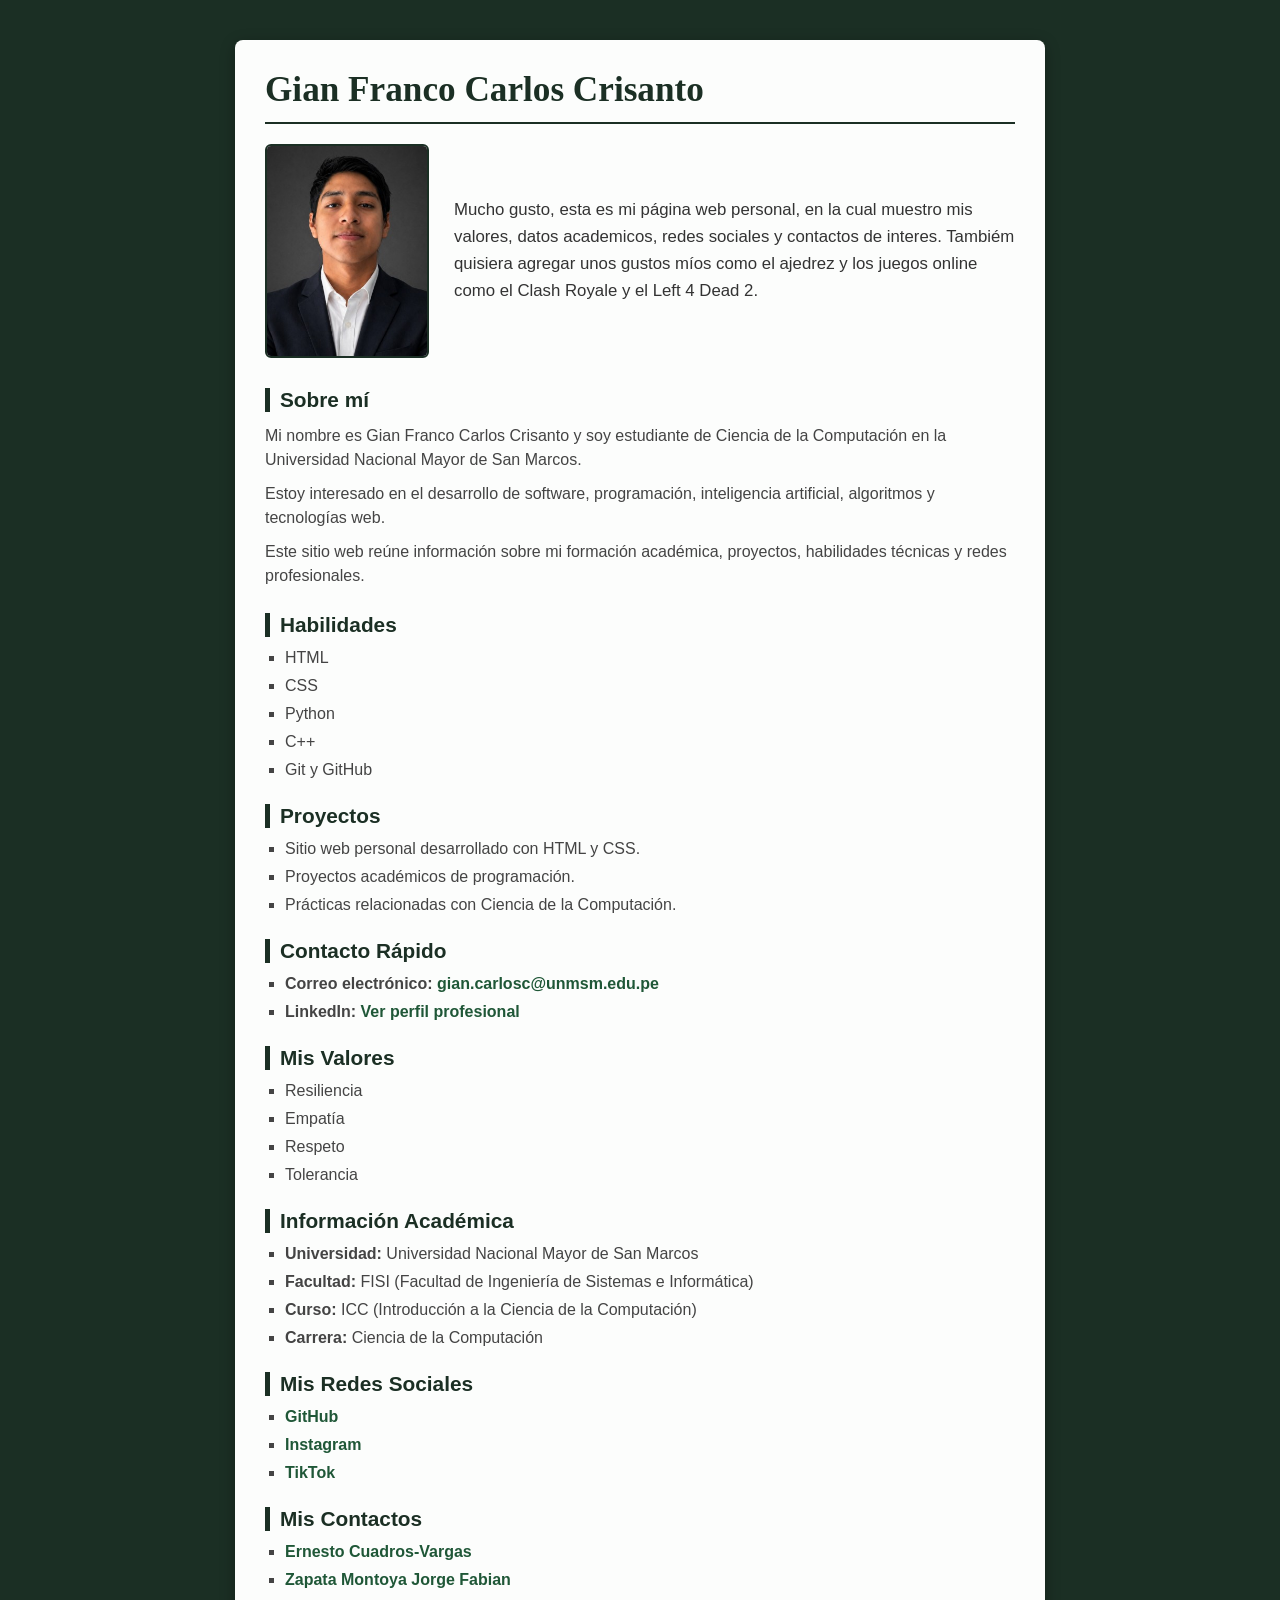
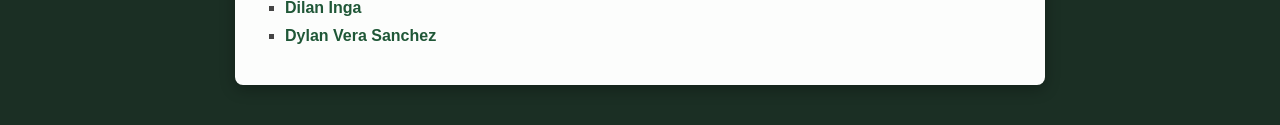
==== commit 4cdfde4b: "cambios" ====
--- a/index.html
+++ b/index.html
@@ -1,34 +1,112 @@
 <!DOCTYPE html>
 <html lang="es">
+
 <head>
     <meta charset="UTF-8">
     <meta name="viewport" content="width=device-width, initial-scale=1.0">
-    <title>Gian Franco Carlos Crisanto - Portafolio</title>
-    <!-- Vinculo al archivo de estilos -->
+
+    <title>Gian Franco Carlos Crisanto | Portafolio Personal</title>
+
+    <meta name="description"
+        content="Sitio web personal de Gian Franco Carlos Crisanto. Estudiante de Ciencia de la Computación en la Universidad Nacional Mayor de San Marcos.">
+
+    <meta name="keywords"
+        content="Gian Franco Carlos Crisanto, Gian Crisanto, Carlos Crisanto, Ciencia de la Computación, UNMSM">
+
+    <meta name="author" content="Gian Franco Carlos Crisanto">
+
+    <link rel="canonical" href="https://carloscrisanto.vercel.app/">
+
     <link rel="stylesheet" href="style.css">
+
+    <meta property="og:title" content="Gian Franco Carlos Crisanto">
+    <meta property="og:description" content="Portafolio personal y académico.">
+    <meta property="og:url" content="https://carloscrisanto.vercel.app/">
+    <meta property="og:type" content="website">
+    <meta property="og:image" content="https://carloscrisanto.vercel.app/Linkedin.jpg">
+    <script type="application/ld+json">
+{
+  "@context": "https://schema.org",
+  "@type": "Person",
+  "name": "Gian Franco Carlos Crisanto",
+  "url": "https://carloscrisanto.vercel.app/",
+  "image": "https://carloscrisanto.vercel.app/Linkedin.jpg",
+  "sameAs": [
+    "https://www.linkedin.com/in/gian-franco-carlos-crisanto-004124406/",
+    "https://github.com/gIAn-carlos100"
+  ],
+  "jobTitle": "Estudiante de Ciencia de la Computación",
+  "alumniOf": {
+    "@type": "CollegeOrUniversity",
+    "name": "Universidad Nacional Mayor de San Marcos"
+  }
+}
+</script>
 </head>
+
 <body>
 
     <!-- Tarjeta principal con toda mi info -->
     <main class="tarjeta-principal">
-        
+
         <!-- Nombre de la pagina -->
         <h1 class="titulo-nombre">Gian Franco Carlos Crisanto</h1>
-        
+
         <!-- Foto de perfil y parrafo de bienvenida -->
         <section class="seccion-perfil">
             <img src="Linkedin.jpg" alt="Mi foto de perfil" class="foto-perfil">
             <div class="bio-texto">
-                <p>Mucho gusto, esta es mi página web personal, en la cual muestro mis valores, datos academicos, redes sociales y contactos de interes. Tambiém quisiera agregar unos gustos míos como el ajedrez y los juegos online como el Clash Royale y el Left 4 Dead 2.</p>
+                <p>Mucho gusto, esta es mi página web personal, en la cual muestro mis valores, datos academicos, redes
+                    sociales y contactos de interes. Tambiém quisiera agregar unos gustos míos como el ajedrez y los
+                    juegos online como el Clash Royale y el Left 4 Dead 2.</p>
             </div>
+        </section>
+
+        <!-- Presentacion mas detallada -->
+        <section class="seccion-info">
+            <h2>Sobre mí</h2>
+            <p>
+                Mi nombre es Gian Franco Carlos Crisanto y soy estudiante de Ciencia de la Computación en la Universidad Nacional Mayor de San Marcos.
+            </p>
+            <p>
+                Estoy interesado en el desarrollo de software, programación, inteligencia artificial, algoritmos y tecnologías web.
+            </p>
+            <p>
+                Este sitio web reúne información sobre mi formación académica, proyectos, habilidades técnicas y redes profesionales.
+            </p>
+        </section>
+
+        <!-- Habilidades tecnicas -->
+        <section class="seccion-info">
+            <h2>Habilidades</h2>
+            <ul>
+                <li>HTML</li>
+                <li>CSS</li>
+                <li>Python</li>
+                <li>C++</li>
+                <li>Git y GitHub</li>
+            </ul>
+        </section>
+
+        <!-- Proyectos realizados -->
+        <section class="seccion-info">
+            <h2>Proyectos</h2>
+            <ul>
+                <li>Sitio web personal desarrollado con HTML y CSS.</li>
+                <li>Proyectos académicos de programación.</li>
+                <li>Prácticas relacionadas con Ciencia de la Computación.</li>
+            </ul>
         </section>
 
         <!-- Informacion de contacto directo -->
         <section class="seccion-info">
             <h2>Contacto Rápido</h2>
             <ul>
-                <li><strong>Correo electrónico:</strong> <a href="mailto:gian.carlosc@unmsm.edu.pe">gian.carlosc@unmsm.edu.pe</a></li>
-                <li><strong>LinkedIn:</strong> <a href="https://www.linkedin.com/in/gian-franco-carlos-crisanto-004124406/" target="_blank">Ver perfil profesional</a></li>
+                <li><strong>Correo electrónico:</strong> <a
+                        href="mailto:gian.carlosc@unmsm.edu.pe">gian.carlosc@unmsm.edu.pe</a></li>
+                <li><strong>LinkedIn:</strong> <a
+                        href="https://www.linkedin.com/in/gian-franco-carlos-crisanto-004124406/" target="_blank">Ver
+                        perfil profesional</a></li>
             </ul>
         </section>
 
@@ -78,4 +156,7 @@
     </main>
 
 </body>
+
+
+
 </html>
--- a/style.css
+++ b/style.css
@@ -64,6 +64,14 @@
     padding-left: 10px;
 }
 
+/* Parrafos de informacion */
+.seccion-info p {
+    font-size: 1rem;
+    line-height: 1.5;
+    color: #444;
+    margin: 0 0 10px 0;
+}
+
 /* Listas con viñetas */
 .seccion-info ul {
     list-style-type: square;
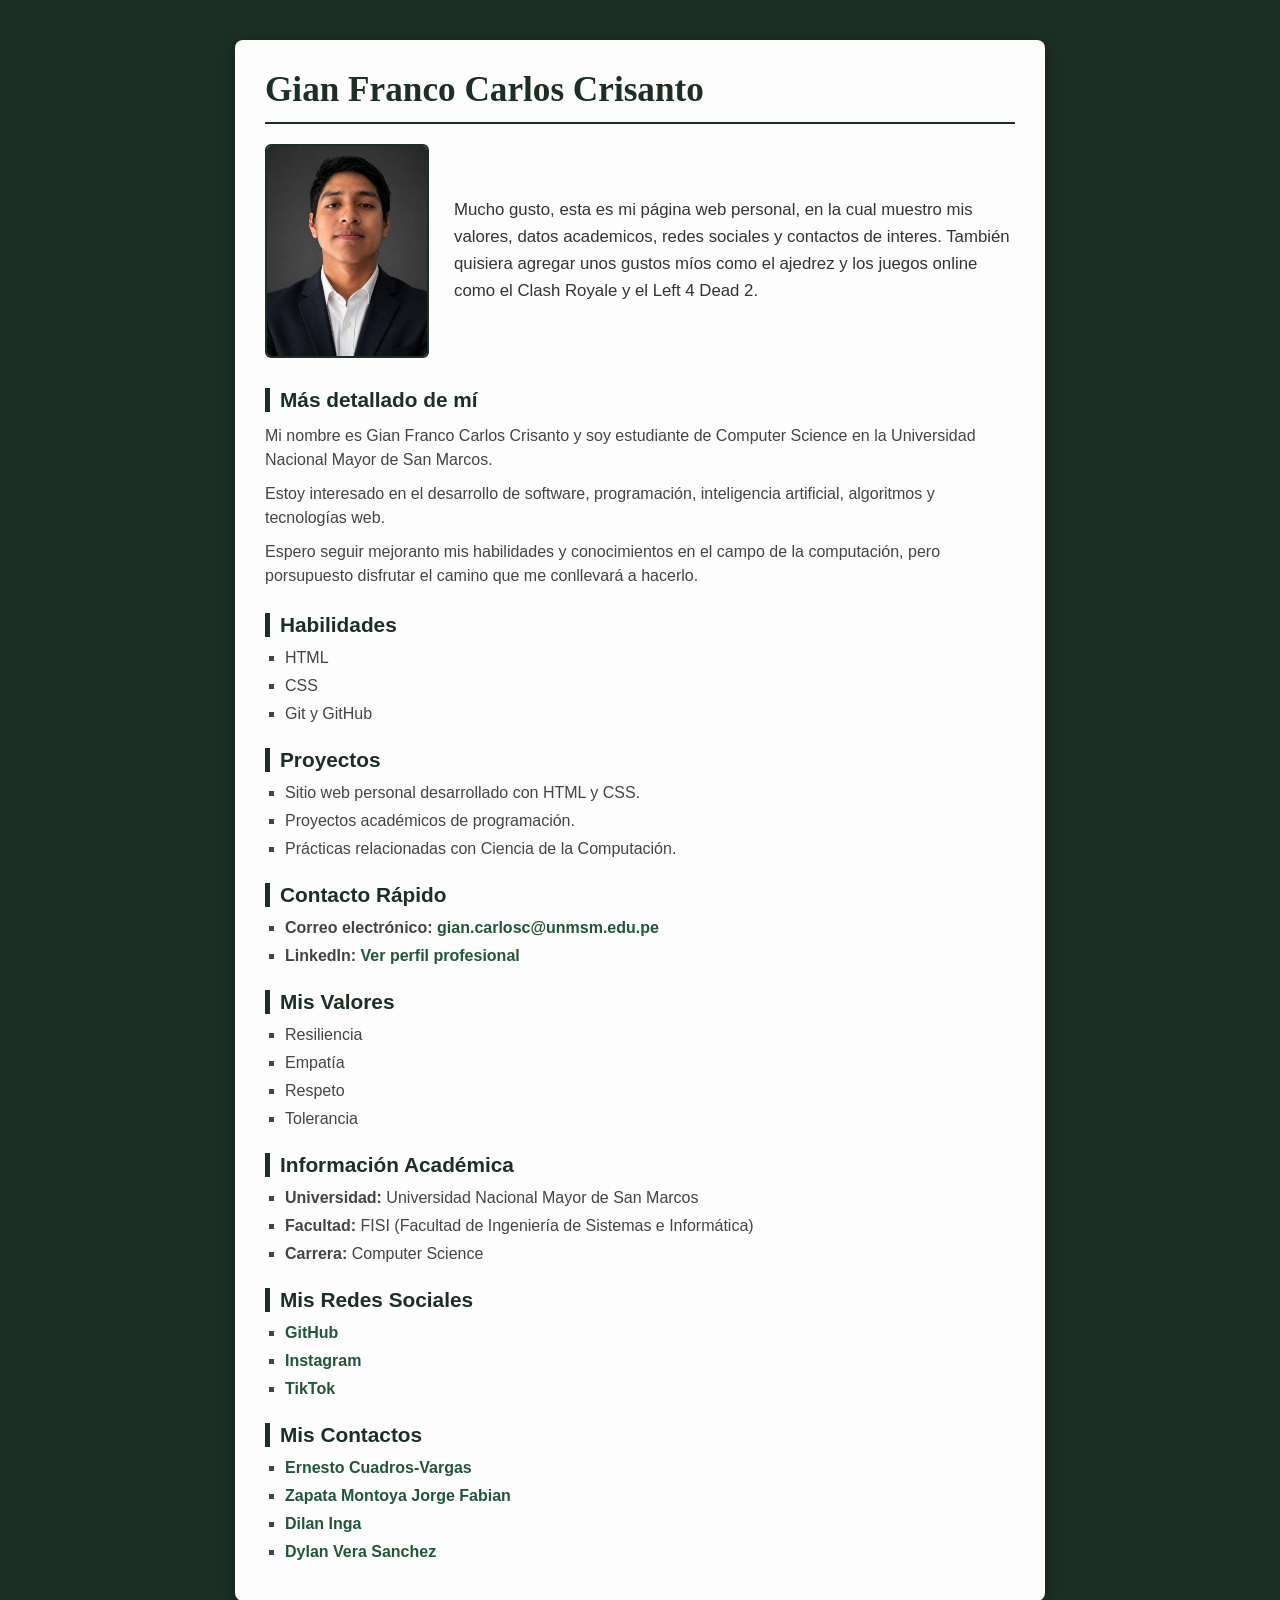
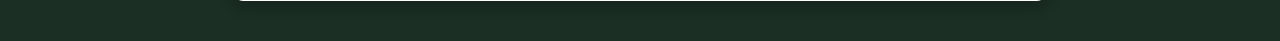
==== commit 0f173016: "Trabajo Final" ====
--- a/index.html
+++ b/index.html
@@ -49,30 +49,30 @@
     <!-- Tarjeta principal con toda mi info -->
     <main class="tarjeta-principal">
 
-        <!-- Nombre de la pagina -->
+        <!-- Nombre de mi pagina -->
         <h1 class="titulo-nombre">Gian Franco Carlos Crisanto</h1>
 
-        <!-- Foto de perfil y parrafo de bienvenida -->
+        <!-- Mi foto de perfil y bienvenida -->
         <section class="seccion-perfil">
             <img src="Linkedin.jpg" alt="Mi foto de perfil" class="foto-perfil">
             <div class="bio-texto">
                 <p>Mucho gusto, esta es mi página web personal, en la cual muestro mis valores, datos academicos, redes
-                    sociales y contactos de interes. Tambiém quisiera agregar unos gustos míos como el ajedrez y los
+                    sociales y contactos de interes. También quisiera agregar unos gustos míos como el ajedrez y los
                     juegos online como el Clash Royale y el Left 4 Dead 2.</p>
             </div>
         </section>
 
         <!-- Presentacion mas detallada -->
         <section class="seccion-info">
-            <h2>Sobre mí</h2>
+            <h2>Más detallado de mí</h2>
             <p>
-                Mi nombre es Gian Franco Carlos Crisanto y soy estudiante de Ciencia de la Computación en la Universidad Nacional Mayor de San Marcos.
+                Mi nombre es Gian Franco Carlos Crisanto y soy estudiante de Computer Science en la Universidad Nacional Mayor de San Marcos.
             </p>
             <p>
                 Estoy interesado en el desarrollo de software, programación, inteligencia artificial, algoritmos y tecnologías web.
             </p>
             <p>
-                Este sitio web reúne información sobre mi formación académica, proyectos, habilidades técnicas y redes profesionales.
+                Espero seguir mejoranto mis habilidades y conocimientos en el campo de la computación, pero porsupuesto disfrutar el camino que me conllevará a hacerlo. 
             </p>
         </section>
 
@@ -82,8 +82,6 @@
             <ul>
                 <li>HTML</li>
                 <li>CSS</li>
-                <li>Python</li>
-                <li>C++</li>
                 <li>Git y GitHub</li>
             </ul>
         </section>
@@ -127,8 +125,7 @@
             <ul>
                 <li><strong>Universidad:</strong> Universidad Nacional Mayor de San Marcos</li>
                 <li><strong>Facultad:</strong> FISI (Facultad de Ingeniería de Sistemas e Informática)</li>
-                <li><strong>Curso:</strong> ICC (Introducción a la Ciencia de la Computación)</li>
-                <li><strong>Carrera:</strong> Ciencia de la Computación</li>
+                <li><strong>Carrera:</strong> Computer Science</li>
             </ul>
         </section>
 
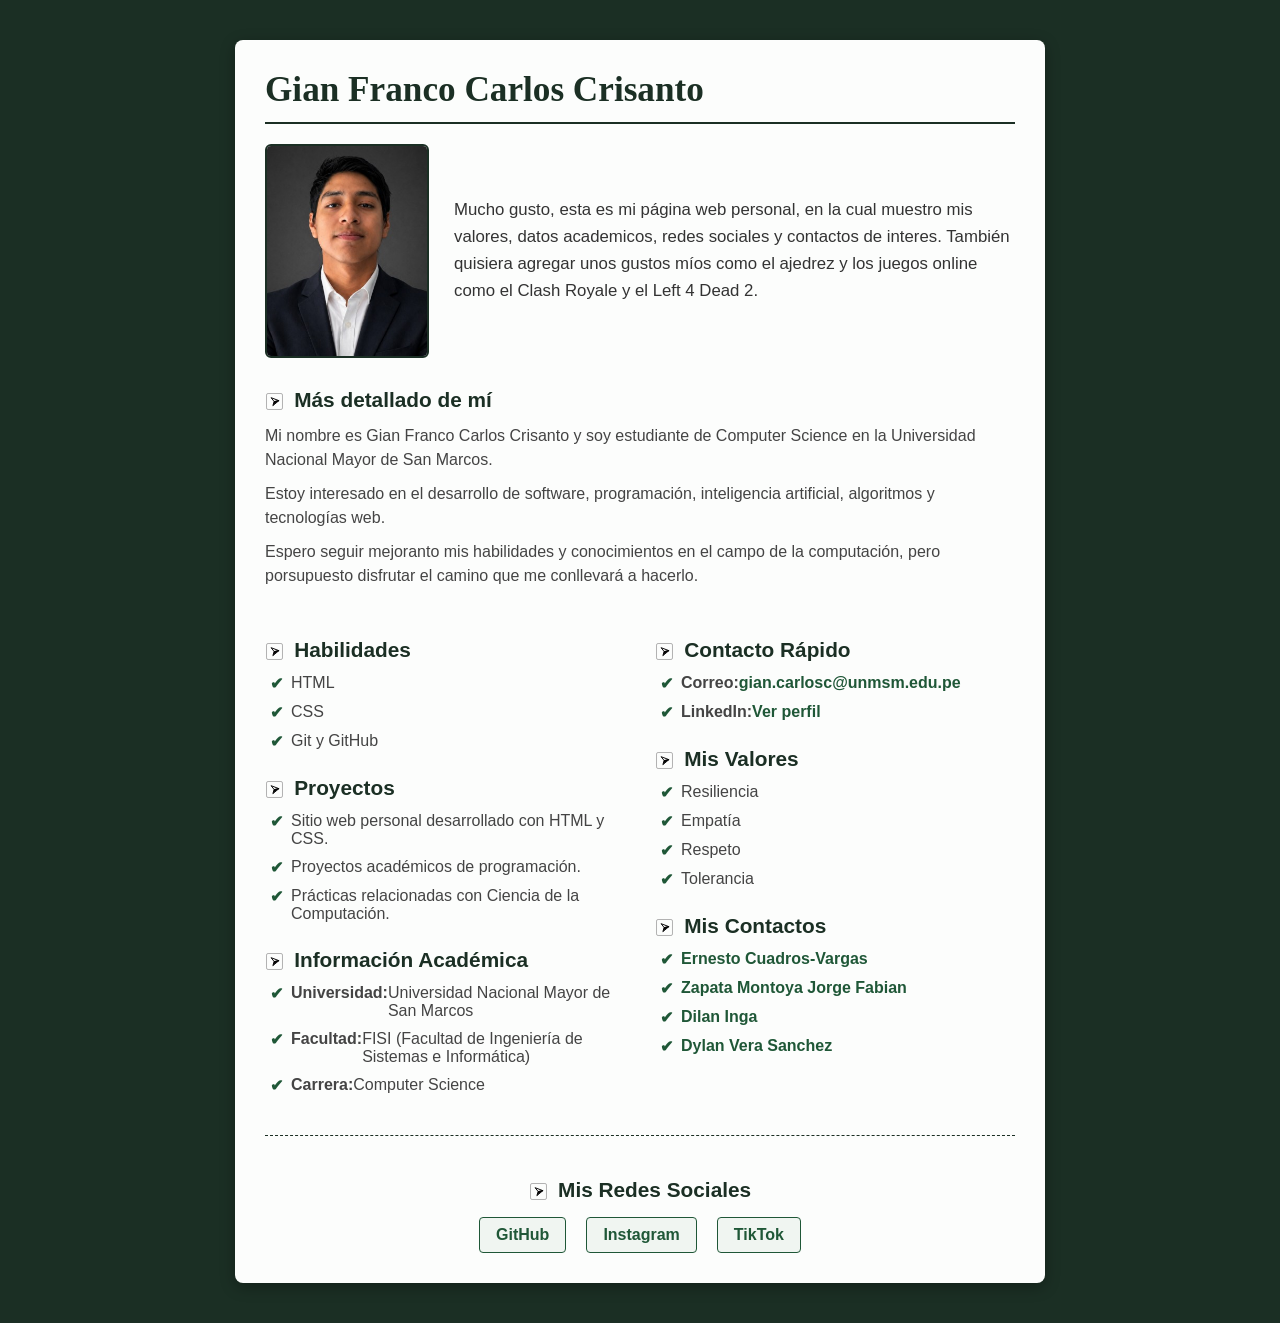
==== commit ece99f41: "Trabajo final 1" ====
--- a/index.html
+++ b/index.html
@@ -76,78 +76,86 @@
             </p>
         </section>
 
-        <!-- Habilidades tecnicas -->
-        <section class="seccion-info">
-            <h2>Habilidades</h2>
-            <ul>
-                <li>HTML</li>
-                <li>CSS</li>
-                <li>Git y GitHub</li>
-            </ul>
-        </section>
+        <!-- Contenedor para mostrar la informacion en dos columnas -->
+        <div class="contenedor-grid">
+            
+            <!-- Columna izquierda -->
+            <div class="columna">
+                <!-- Habilidades tecnicas -->
+                <section class="seccion-info">
+                    <h2>Habilidades</h2>
+                    <ul>
+                        <li>HTML</li>
+                        <li>CSS</li>
+                        <li>Git y GitHub</li>
+                    </ul>
+                </section>
 
-        <!-- Proyectos realizados -->
-        <section class="seccion-info">
-            <h2>Proyectos</h2>
-            <ul>
-                <li>Sitio web personal desarrollado con HTML y CSS.</li>
-                <li>Proyectos académicos de programación.</li>
-                <li>Prácticas relacionadas con Ciencia de la Computación.</li>
-            </ul>
-        </section>
+                <!-- Proyectos realizados -->
+                <section class="seccion-info">
+                    <h2>Proyectos</h2>
+                    <ul>
+                        <li>Sitio web personal desarrollado con HTML y CSS.</li>
+                        <li>Proyectos académicos de programación.</li>
+                        <li>Prácticas relacionadas con Ciencia de la Computación.</li>
+                    </ul>
+                </section>
 
-        <!-- Informacion de contacto directo -->
-        <section class="seccion-info">
-            <h2>Contacto Rápido</h2>
-            <ul>
-                <li><strong>Correo electrónico:</strong> <a
-                        href="mailto:gian.carlosc@unmsm.edu.pe">gian.carlosc@unmsm.edu.pe</a></li>
-                <li><strong>LinkedIn:</strong> <a
-                        href="https://www.linkedin.com/in/gian-franco-carlos-crisanto-004124406/" target="_blank">Ver
-                        perfil profesional</a></li>
-            </ul>
-        </section>
+                <!-- Detalles de la universidad y facultad -->
+                <section class="seccion-info">
+                    <h2>Información Académica</h2>
+                    <ul>
+                        <li><strong>Universidad:</strong> Universidad Nacional Mayor de San Marcos</li>
+                        <li><strong>Facultad:</strong> FISI (Facultad de Ingeniería de Sistemas e Informática)</li>
+                        <li><strong>Carrera:</strong> Computer Science</li>
+                    </ul>
+                </section>
+            </div>
 
-        <!-- Mis valores personales -->
-        <section class="seccion-info">
-            <h2>Mis Valores</h2>
-            <ul>
-                <li>Resiliencia</li>
-                <li>Empatía</li>
-                <li>Respeto</li>
-                <li>Tolerancia</li>
-            </ul>
-        </section>
+            <!-- Columna derecha -->
+            <div class="columna">
+                <!-- Informacion de contacto directo -->
+                <section class="seccion-info">
+                    <h2>Contacto Rápido</h2>
+                    <ul>
+                        <li><strong>Correo:</strong> <a href="mailto:gian.carlosc@unmsm.edu.pe">gian.carlosc@unmsm.edu.pe</a></li>
+                        <li><strong>LinkedIn:</strong> <a href="https://www.linkedin.com/in/gian-franco-carlos-crisanto-004124406/" target="_blank">Ver perfil</a></li>
+                    </ul>
+                </section>
 
-        <!-- Detalles de la universidad y facultad -->
-        <section class="seccion-info">
-            <h2>Información Académica</h2>
-            <ul>
-                <li><strong>Universidad:</strong> Universidad Nacional Mayor de San Marcos</li>
-                <li><strong>Facultad:</strong> FISI (Facultad de Ingeniería de Sistemas e Informática)</li>
-                <li><strong>Carrera:</strong> Computer Science</li>
-            </ul>
-        </section>
+                <!-- Mis valores personales -->
+                <section class="seccion-info">
+                    <h2>Mis Valores</h2>
+                    <ul>
+                        <li>Resiliencia</li>
+                        <li>Empatía</li>
+                        <li>Respeto</li>
+                        <li>Tolerancia</li>
+                    </ul>
+                </section>
 
-        <!-- Enlaces a mis redes -->
-        <section class="seccion-info">
+                <!-- Personas de contacto o recomendadas -->
+                <section class="seccion-info">
+                    <h2>Mis Contactos</h2>
+                    <ul>
+                        <li><a href="https://www.linkedin.com/in/ecuadrosv/" target="_blank">Ernesto Cuadros-Vargas</a></li>
+                        <li><a href="https://www.linkedin.com" target="_blank">Zapata Montoya Jorge Fabian</a></li>
+                        <li><a href="https://www.linkedin.com" target="_blank">Dilan Inga</a></li>
+                        <li><a href="https://www.linkedin.com" target="_blank">Dylan Vera Sanchez</a></li>
+                    </ul>
+                </section>
+            </div>
+
+        </div>
+
+        <!-- Apartado separado para mis redes -->
+        <section class="seccion-redes">
             <h2>Mis Redes Sociales</h2>
-            <ul>
-                <li><a href="https://github.com/gIAn-carlos100" target="_blank">GitHub</a></li>
-                <li><a href="https://www.instagram.com/cr4los_gf/" target="_blank">Instagram</a></li>
-                <li><a href="https://tiktok.com" target="_blank">TikTok</a></li>
-            </ul>
-        </section>
-
-        <!-- Personas de contacto o recomendadas -->
-        <section class="seccion-info">
-            <h2>Mis Contactos</h2>
-            <ul>
-                <li><a href="https://www.linkedin.com/in/ecuadrosv/" target="_blank">Ernesto Cuadros-Vargas</a></li>
-                <li><a href="https://www.linkedin.com" target="_blank">Zapata Montoya Jorge Fabian</a></li>
-                <li><a href="https://www.linkedin.com" target="_blank">Dilan Inga</a></li>
-                <li><a href="https://www.linkedin.com" target="_blank">Dylan Vera Sanchez</a></li>
-            </ul>
+            <div class="redes-enlaces">
+                <a href="https://github.com/gIAn-carlos100" target="_blank">GitHub</a>
+                <a href="https://www.instagram.com/cr4los_gf/" target="_blank">Instagram</a>
+                <a href="https://tiktok.com" target="_blank">TikTok</a>
+            </div>
         </section>
 
     </main>
--- a/style.css
+++ b/style.css
@@ -60,8 +60,18 @@
     font-size: 1.3rem;
     margin-top: 25px;
     margin-bottom: 12px;
-    border-left: 5px solid #1b2f24;
-    padding-left: 10px;
+}
+
+.seccion-info h2::before {
+    content: "";
+    display: inline-block;
+    width: 1.2rem;
+    height: 1.2rem;
+    background-image: url('vineta.svg');
+    background-size: contain;
+    background-repeat: no-repeat;
+    margin-right: 10px;
+    vertical-align: middle;
 }
 
 /* Parrafos de informacion */
@@ -74,8 +84,8 @@
 
 /* Listas con viñetas */
 .seccion-info ul {
-    list-style-type: square;
-    padding-left: 20px;
+    list-style-type: none;
+    padding-left: 5px;
     margin: 0;
 }
 
@@ -83,6 +93,16 @@
     margin-bottom: 10px;
     font-size: 1rem;
     color: #444;
+    display: flex;
+    align-items: flex-start;
+}
+
+.seccion-info li::before {
+    content: "✔";
+    color: #1f5737;
+    font-weight: bold;
+    margin-right: 8px;
+    flex-shrink: 0;
 }
 
 /* Enlaces */
@@ -94,6 +114,63 @@
 
 .seccion-info a:hover {
     text-decoration: underline;
+}
+
+/* Contenedor Grid para dos columnas */
+.contenedor-grid {
+    display: grid;
+    grid-template-columns: 1fr 1fr;
+    gap: 30px;
+    margin-top: 25px;
+}
+
+/* Apartado separado para redes sociales */
+.seccion-redes {
+    margin-top: 30px;
+    padding-top: 25px;
+    border-top: 1px dashed #1b2f24;
+    text-align: center;
+}
+
+.seccion-redes h2 {
+    color: #1b2f24;
+    font-family: Arial, sans-serif;
+    font-size: 1.3rem;
+    margin-bottom: 15px;
+}
+
+.seccion-redes h2::before {
+    content: "";
+    display: inline-block;
+    width: 1.2rem;
+    height: 1.2rem;
+    background-image: url('vineta.svg');
+    background-size: contain;
+    background-repeat: no-repeat;
+    margin-right: 10px;
+    vertical-align: middle;
+}
+
+.redes-enlaces {
+    display: flex;
+    justify-content: center;
+    gap: 20px;
+    flex-wrap: wrap;
+}
+
+.redes-enlaces a {
+    color: #1f5737;
+    font-weight: bold;
+    text-decoration: none;
+    padding: 8px 16px;
+    border: 1px solid #1f5737;
+    border-radius: 4px;
+    background-color: #f0f5f1;
+    transition: background-color 0.2s;
+}
+
+.redes-enlaces a:hover {
+    background-color: #e2ede5;
 }
 
 /* Adaptabilidad para pantallas de celular */
@@ -112,4 +189,9 @@
         height: 150px;
         border-radius: 50%; /* Foto redonda para movil */
     }
+
+    .contenedor-grid {
+        grid-template-columns: 1fr;
+        gap: 15px;
+    }
 }
